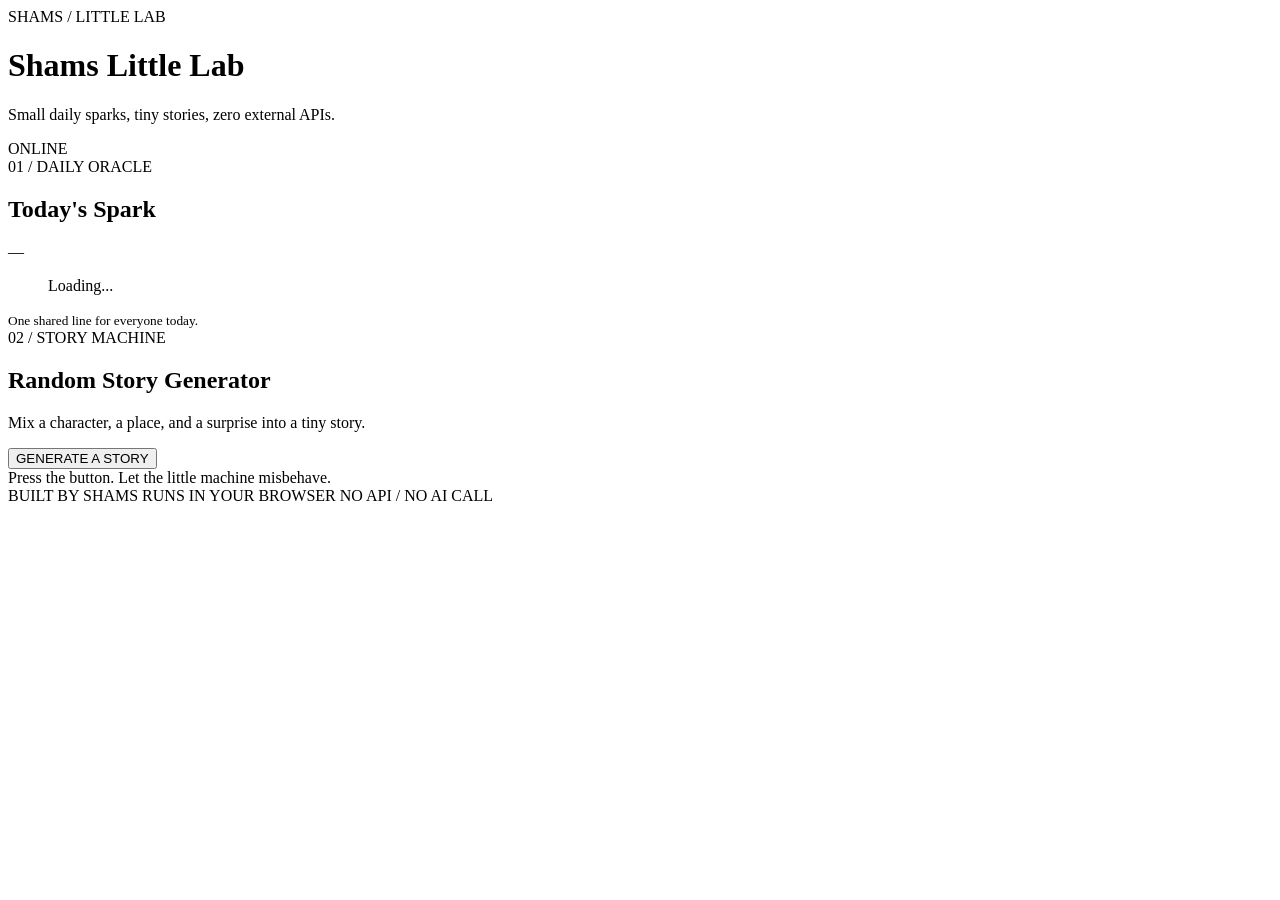
==== shams.html @ 25944ad7 "feat: add Shams Little Lab page" ====
<!DOCTYPE html>
<html lang="en">
<head>
  <meta charset="UTF-8">
  <meta name="viewport" content="width=device-width, initial-scale=1.0">
  <title>Shams Little Lab</title>
  <link rel="stylesheet" href="css/shams.css">
</head>
<body>
  <main class="shams-lab">
    <header class="lab-header">
      <div>
        <span class="eyebrow">SHAMS / LITTLE LAB</span>
        <h1>Shams Little Lab</h1>
        <p>Small daily sparks, tiny stories, zero external APIs.</p>
      </div>
      <span class="status-dot">ONLINE</span>
    </header>

    <section class="tool-card daily-card">
      <div class="card-label">01 / DAILY ORACLE</div>
      <h2>Today's Spark</h2>
      <p class="date-line" id="today-date">—</p>
      <blockquote id="daily-quote">Loading...</blockquote>
      <small>One shared line for everyone today.</small>
    </section>

    <section class="tool-card story-card">
      <div class="card-label">02 / STORY MACHINE</div>
      <h2>Random Story Generator</h2>
      <p>Mix a character, a place, and a surprise into a tiny story.</p>
      <button id="generate-story" type="button">GENERATE A STORY</button>
      <article id="story-output" class="story-output" aria-live="polite">
        <span>Press the button. Let the little machine misbehave.</span>
      </article>
    </section>

    <footer class="lab-footer">
      <span>BUILT BY SHAMS</span>
      <span>RUNS IN YOUR BROWSER</span>
      <span>NO API / NO AI CALL</span>
    </footer>
  </main>
  <script src="js/shams.js"></script>
</body>
</html>
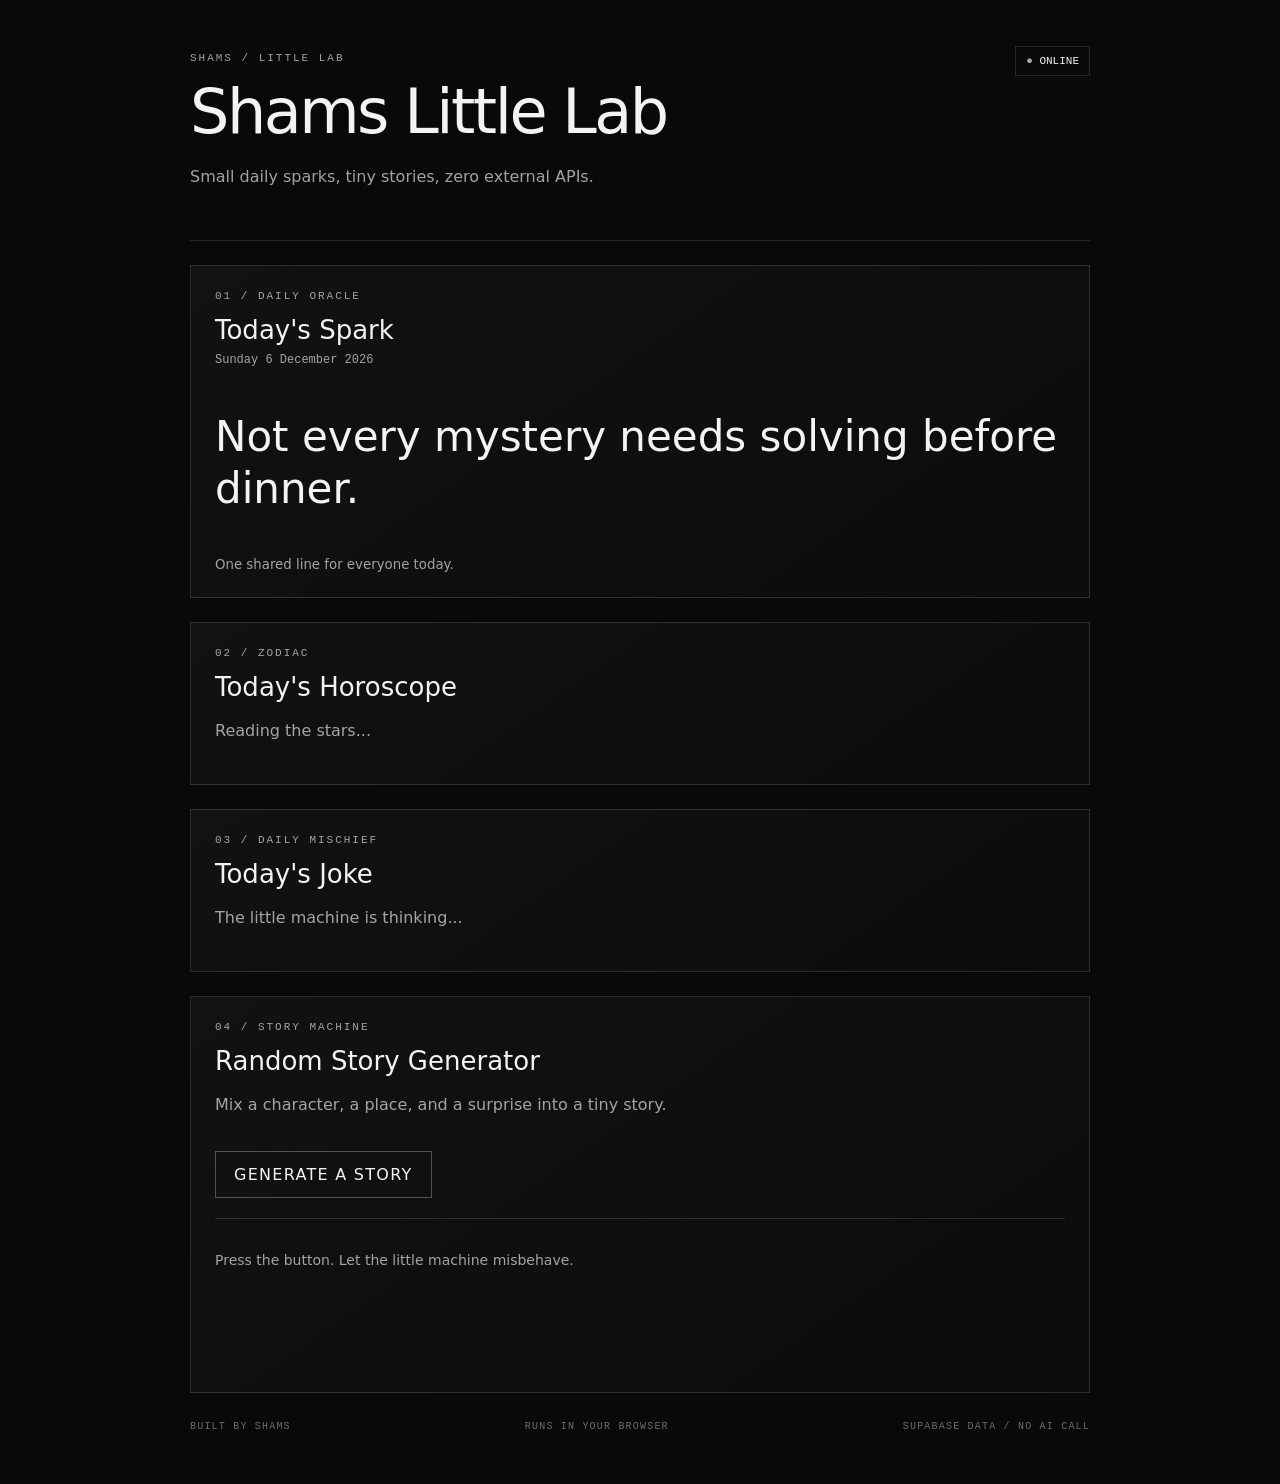
==== commit 9b8b3cc5: "feat: make Shams Little Lab data-driven" ====
--- a/shams.html
+++ b/shams.html
@@ -11,10 +11,10 @@
     <header class="lab-header">
       <div>
         <span class="eyebrow">SHAMS / LITTLE LAB</span>
-        <h1>Shams Little Lab</h1>
-        <p>Small daily sparks, tiny stories, zero external APIs.</p>
+        <h1 id="site-title">Shams Little Lab</h1>
+        <p id="site-subtitle">Small daily sparks, tiny stories, zero external APIs.</p>
       </div>
-      <span class="status-dot">ONLINE</span>
+      <span class="status-dot" id="site-status">ONLINE</span>
     </header>
 
     <section class="tool-card daily-card">
@@ -25,8 +25,20 @@
       <small>One shared line for everyone today.</small>
     </section>
 
-    <section class="tool-card story-card">
-      <div class="card-label">02 / STORY MACHINE</div>
+    <section class="tool-card" id="horoscope-card">
+      <div class="card-label">02 / ZODIAC</div>
+      <h2>Today's Horoscope</h2>
+      <p id="horoscope-output">Reading the stars...</p>
+    </section>
+
+    <section class="tool-card" id="joke-card">
+      <div class="card-label">03 / DAILY MISCHIEF</div>
+      <h2>Today's Joke</h2>
+      <p id="joke-output">The little machine is thinking...</p>
+    </section>
+
+    <section class="tool-card story-card" id="story-card">
+      <div class="card-label">04 / STORY MACHINE</div>
       <h2>Random Story Generator</h2>
       <p>Mix a character, a place, and a surprise into a tiny story.</p>
       <button id="generate-story" type="button">GENERATE A STORY</button>
@@ -35,12 +47,14 @@
       </article>
     </section>
 
+    <div id="support-slot"></div>
+
     <footer class="lab-footer">
-      <span>BUILT BY SHAMS</span>
-      <span>RUNS IN YOUR BROWSER</span>
-      <span>NO API / NO AI CALL</span>
+      <span id="footer-left">BUILT BY SHAMS</span>
+      <span id="footer-middle">RUNS IN YOUR BROWSER</span>
+      <span id="footer-right">SUPABASE DATA / NO AI CALL</span>
     </footer>
   </main>
-  <script src="js/shams.js"></script>
+  <script type="module" src="js/shams.js"></script>
 </body>
 </html>
--- a/css/shams.css
+++ b/css/shams.css
@@ -0,0 +1,30 @@
+:root{
+  --bg:#090909;
+  --panel:#101010;
+  --line:rgba(255,255,255,.13);
+  --soft:rgba(255,255,255,.62);
+  --text:#f3f3f3;
+  --accent:#d8d8d8;
+}
+*{box-sizing:border-box}
+html,body{margin:0;min-height:100%;background:var(--bg);color:var(--text);font-family:Inter,system-ui,-apple-system,BlinkMacSystemFont,"Segoe UI",sans-serif}
+body{padding:24px}
+button{font:inherit}
+.shams-lab{max-width:900px;margin:0 auto}
+.lab-header{display:flex;justify-content:space-between;gap:20px;align-items:flex-start;padding:22px 0 34px;border-bottom:1px solid var(--line)}
+.eyebrow,.card-label{font:11px/1.2 ui-monospace,SFMono-Regular,Menlo,monospace;letter-spacing:.18em;color:var(--soft)}
+h1{margin:10px 0 8px;font-size:clamp(32px,7vw,62px);font-weight:500;letter-spacing:-.04em}
+h2{margin:12px 0 8px;font-size:26px;font-weight:500}
+p{color:var(--soft);line-height:1.6}
+.status-dot{font:11px ui-monospace,SFMono-Regular,Menlo,monospace;border:1px solid var(--line);padding:8px 10px;white-space:nowrap}
+.status-dot::before{content:"● ";color:#aaa}
+.tool-card{margin-top:24px;border:1px solid var(--line);background:linear-gradient(145deg,rgba(255,255,255,.035),rgba(255,255,255,.01));padding:24px}
+.date-line{font:12px ui-monospace,SFMono-Regular,Menlo,monospace;margin:4px 0 20px}
+blockquote{margin:0 0 14px;padding:24px 0;font-size:clamp(24px,5vw,42px);line-height:1.25;font-weight:400}
+small{color:var(--soft)}
+#generate-story{margin:18px 0 20px;border:1px solid rgba(255,255,255,.28);background:transparent;color:var(--text);padding:13px 18px;cursor:pointer;letter-spacing:.08em}
+#generate-story:hover{background:rgba(255,255,255,.07)}
+.story-output{min-height:150px;border-top:1px solid var(--line);padding-top:22px;font-size:19px;line-height:1.8;color:#e7e7e7}
+.story-output span{color:var(--soft);font-size:14px}
+.lab-footer{display:flex;justify-content:space-between;gap:14px;flex-wrap:wrap;padding:28px 0;color:rgba(255,255,255,.4);font:10px ui-monospace,SFMono-Regular,Menlo,monospace;letter-spacing:.12em}
+@media(max-width:600px){body{padding:16px}.lab-header{padding-bottom:24px}.tool-card{padding:19px}.status-dot{display:none}}
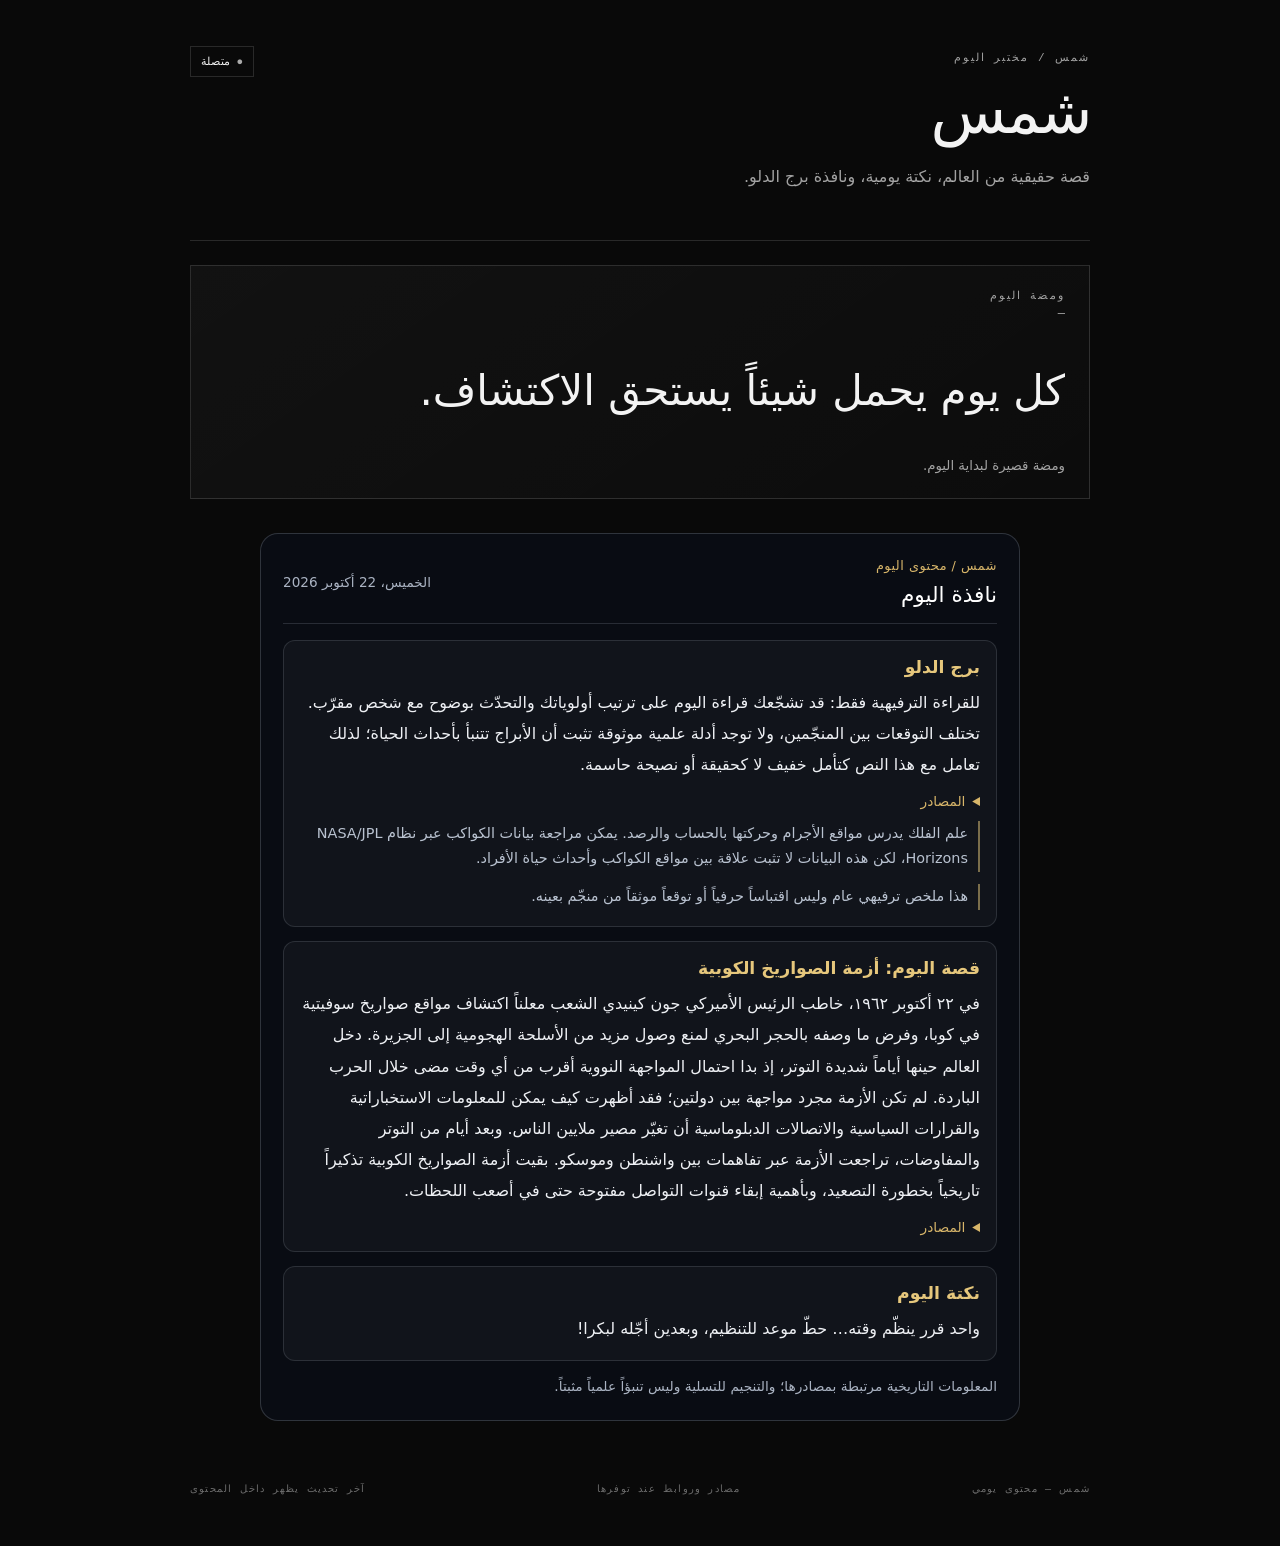
==== commit 7143acb8: "Make Shams its own Arabic daily content page" ====
--- a/shams.html
+++ b/shams.html
@@ -1,60 +1,48 @@
 <!DOCTYPE html>
-<html lang="en">
+<html lang="ar" dir="rtl">
 <head>
   <meta charset="UTF-8">
   <meta name="viewport" content="width=device-width, initial-scale=1.0">
-  <title>Shams Little Lab</title>
+  <meta name="description" content="شمس — نافذتك اليومية إلى قصة عالمية ونكتة وبرج الدلو.">
+  <title>شمس | نافذة اليوم</title>
   <link rel="stylesheet" href="css/shams.css">
+  <link rel="stylesheet" href="css/daily-content.css">
 </head>
 <body>
   <main class="shams-lab">
     <header class="lab-header">
       <div>
-        <span class="eyebrow">SHAMS / LITTLE LAB</span>
-        <h1 id="site-title">Shams Little Lab</h1>
-        <p id="site-subtitle">Small daily sparks, tiny stories, zero external APIs.</p>
+        <span class="eyebrow">شمس / مختبر اليوم</span>
+        <h1 id="site-title">شمس</h1>
+        <p id="site-subtitle">قصة حقيقية من العالم، نكتة يومية، ونافذة برج الدلو.</p>
       </div>
-      <span class="status-dot" id="site-status">ONLINE</span>
+      <span class="status-dot" id="site-status">متصلة</span>
     </header>
-
-    <section class="tool-card daily-card">
-      <div class="card-label">01 / DAILY ORACLE</div>
-      <h2>Today's Spark</h2>
+    <section class="tool-card">
+      <div class="card-label">ومضة اليوم</div>
       <p class="date-line" id="today-date">—</p>
-      <blockquote id="daily-quote">Loading...</blockquote>
-      <small>One shared line for everyone today.</small>
+      <blockquote id="daily-quote">كل يوم يحمل شيئاً يستحق الاكتشاف.</blockquote>
+      <small>ومضة قصيرة لبداية اليوم.</small>
     </section>
-
-    <section class="tool-card" id="horoscope-card">
-      <div class="card-label">02 / ZODIAC</div>
-      <h2>Today's Horoscope</h2>
-      <p id="horoscope-output">Reading the stars...</p>
+    <section id="daily-content-panel" class="tool-card" aria-labelledby="daily-content-heading">
+      <header class="daily-panel-header">
+        <div>
+          <p class="daily-panel-kicker">شمس / محتوى اليوم</p>
+          <h2 id="daily-content-heading">نافذة اليوم</h2>
+        </div>
+        <time id="daily-content-date"></time>
+      </header>
+      <div id="daily-content-root" aria-live="polite">
+        <p class="daily-content-status">جارٍ تحميل محتوى اليوم…</p>
+      </div>
     </section>
-
-    <section class="tool-card" id="joke-card">
-      <div class="card-label">03 / DAILY MISCHIEF</div>
-      <h2>Today's Joke</h2>
-      <p id="joke-output">The little machine is thinking...</p>
-    </section>
-
-    <section class="tool-card story-card" id="story-card">
-      <div class="card-label">04 / STORY MACHINE</div>
-      <h2>Random Story Generator</h2>
-      <p>Mix a character, a place, and a surprise into a tiny story.</p>
-      <button id="generate-story" type="button">GENERATE A STORY</button>
-      <article id="story-output" class="story-output" aria-live="polite">
-        <span>Press the button. Let the little machine misbehave.</span>
-      </article>
-    </section>
-
-    <div id="support-slot"></div>
-
     <footer class="lab-footer">
-      <span id="footer-left">BUILT BY SHAMS</span>
-      <span id="footer-middle">RUNS IN YOUR BROWSER</span>
-      <span id="footer-right">SUPABASE DATA / NO AI CALL</span>
+      <span>شمس — محتوى يومي</span>
+      <span>مصادر وروابط عند توفرها</span>
+      <span>آخر تحديث يظهر داخل المحتوى</span>
     </footer>
   </main>
   <script type="module" src="js/shams.js"></script>
+  <script type="module" src="js/daily-content.js"></script>
 </body>
 </html>
--- a/css/daily-content.css
+++ b/css/daily-content.css
@@ -0,0 +1,17 @@
+#daily-content-panel{width:min(100% - 28px,760px);margin:34px auto;padding:22px;border:1px solid rgba(180,190,205,.22);border-radius:18px;background:rgba(10,14,22,.82);color:#f0f2f6;text-align:right;direction:rtl;position:relative;z-index:2}
+.daily-panel-header{display:flex;justify-content:space-between;align-items:center;gap:14px;padding-bottom:16px;margin-bottom:16px;border-bottom:1px solid rgba(180,190,205,.18)}
+.daily-panel-kicker{margin:0 0 5px;color:#d8b66a;font-size:.8rem;letter-spacing:.04em}
+.daily-panel-header h2{margin:0;font-size:1.35rem;color:#fff}
+#daily-content-date{font-size:.85rem;color:#aab3c2}
+#daily-content-root{display:grid;gap:14px}
+.daily-card{padding:16px;border:1px solid rgba(180,190,205,.16);border-radius:12px;background:rgba(255,255,255,.035)}
+.daily-card h3{margin:0 0 10px;color:#e6c77c;font-size:1.08rem}
+.daily-card-body{margin:0;line-height:1.95;color:#eef0f4;white-space:pre-line}
+.daily-note{margin:12px 0 0;padding-right:10px;border-right:2px solid rgba(230,199,124,.5);font-size:.9rem;line-height:1.8;color:#b9c2d0}
+.daily-sources{margin-top:12px;font-size:.86rem;color:#d8b66a}
+.daily-sources summary{cursor:pointer}
+.daily-sources ul{margin:8px 0 0;padding-right:20px}
+.daily-sources li{margin:6px 0}
+.daily-sources a{color:#e8cf92;text-decoration:underline;text-underline-offset:3px}
+.daily-content-footnote,.daily-content-status{margin:0;color:#aab3c2;font-size:.86rem;line-height:1.7}
+@media(max-width:600px){#daily-content-panel{width:calc(100% - 20px);padding:15px;margin:24px auto}.daily-panel-header h2{font-size:1.15rem}.daily-card{padding:13px}}
